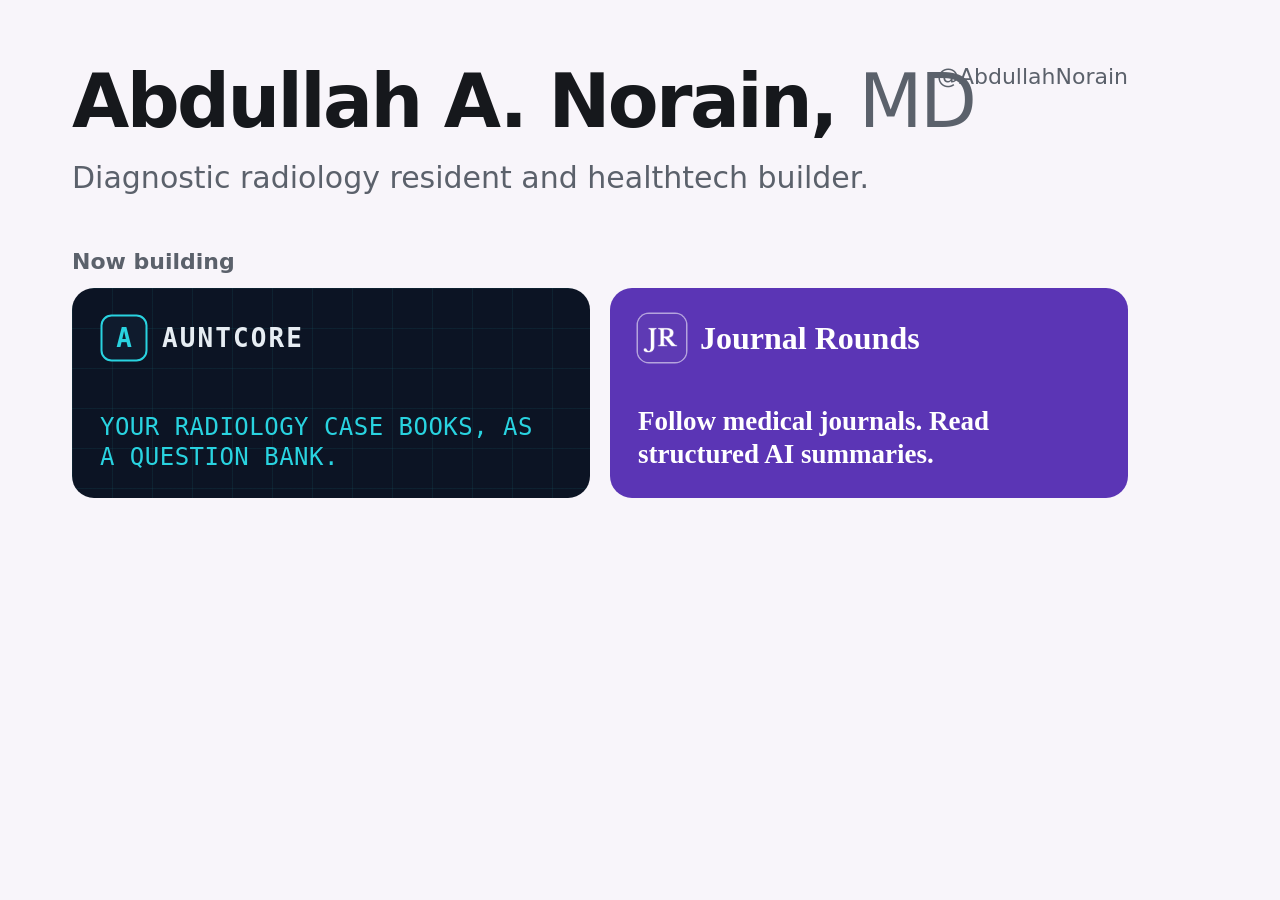
==== assets/og-source.html @ 216b6185 "Publish personal site One-page site: About, Now building (AuntCore, Journal Rounds), Previously, Pub" ====
<!doctype html>
<!-- Source for assets/og-image.png (1200×630). Regenerate with:
     "/Applications/Google Chrome.app/Contents/MacOS/Google Chrome" --headless=new --disable-gpu --hide-scrollbars \
       --window-size=1200,630 --screenshot=assets/og-image.png "file://$PWD/assets/og-source.html" -->
<html lang="en">
<head>
<meta charset="utf-8">
<title>OG image source</title>
<style>
  html, body { margin: 0; }
  body { width: 1200px; height: 630px; overflow: hidden; background: #f8f5fa; color: #16181c; font-family: system-ui, -apple-system, "Segoe UI", Roboto, "Helvetica Neue", Arial, sans-serif; }
  .card { position: relative; width: 1200px; height: 630px; padding: 64px 72px; box-sizing: border-box; }
  .handle { position: absolute; top: 64px; right: 72px; font-size: 22px; color: #5b616b; font-weight: 500; }
  h1 { margin: 0; font-size: 74px; font-weight: 800; letter-spacing: -0.035em; line-height: 1; }
  h1 span { font-weight: 400; color: #5b616b; }
  .line { margin: 20px 0 0; font-size: 30px; color: #5b616b; line-height: 1.3; }
  .label { margin: 52px 0 14px; font-size: 22px; font-weight: 600; color: #5b616b; }
  .tiles { display: grid; grid-template-columns: 1fr 1fr; gap: 20px; }
  .tile { height: 210px; border-radius: 22px; padding: 26px 28px; box-sizing: border-box; display: flex; flex-direction: column; justify-content: space-between; }
  .head { display: flex; align-items: center; gap: 14px; }
  .mark { width: 48px; height: 48px; border-radius: 11px; display: block; }
  .ac { background: #0c1424; color: #e7edf3; font-family: ui-monospace, "SF Mono", SFMono-Regular, Menlo, Consolas, monospace;
        background-image: linear-gradient(rgba(41,211,224,.07) 1px, transparent 1px), linear-gradient(90deg, rgba(41,211,224,.07) 1px, transparent 1px); background-size: 40px 40px; }
  .ac .name { font-size: 26px; font-weight: 700; letter-spacing: .08em; text-transform: uppercase; }
  .ac .pitch { font-size: 24px; color: #29d3e0; text-transform: uppercase; letter-spacing: .02em; line-height: 1.25; margin: 0; }
  .jr { background: #5b35b5; color: #fff; }
  .jr .name { font-family: ui-serif, "New York", Georgia, serif; font-size: 32px; font-weight: 600; }
  .jr .pitch { font-family: ui-serif, "New York", Georgia, serif; font-size: 27px; font-weight: 600; line-height: 1.25; margin: 0; }
  .jr .mark { box-shadow: 0 0 0 1.5px rgba(255,255,255,.55); }
</style>
</head>
<body>
<div class="card">
  <div class="handle">@AbdullahNorain</div>
  <h1>Abdullah A. Norain, <span>MD</span></h1>
  <p class="line">Diagnostic radiology resident and healthtech builder.</p>
  <p class="label">Now building</p>
  <div class="tiles">
    <div class="tile ac">
      <div class="head">
        <svg class="mark" viewBox="0 0 48 48" width="48" height="48"><rect x="1.5" y="1.5" width="45" height="45" rx="10" fill="#0f1b2d" stroke="#29d3e0" stroke-width="2"/><text x="24" y="33" text-anchor="middle" font-family="ui-monospace, SFMono-Regular, Menlo, Consolas, monospace" font-weight="700" font-size="26" fill="#29d3e0">A</text></svg>
        <div class="name">AuntCore</div>
      </div>
      <p class="pitch">Your radiology case books, as a question bank.</p>
    </div>
    <div class="tile jr">
      <div class="head">
        <img class="mark" src="jr-logo.png" alt="" width="48" height="48">
        <div class="name">Journal Rounds</div>
      </div>
      <p class="pitch">Follow medical journals. Read structured AI summaries.</p>
    </div>
  </div>
</div>
</body>
</html>
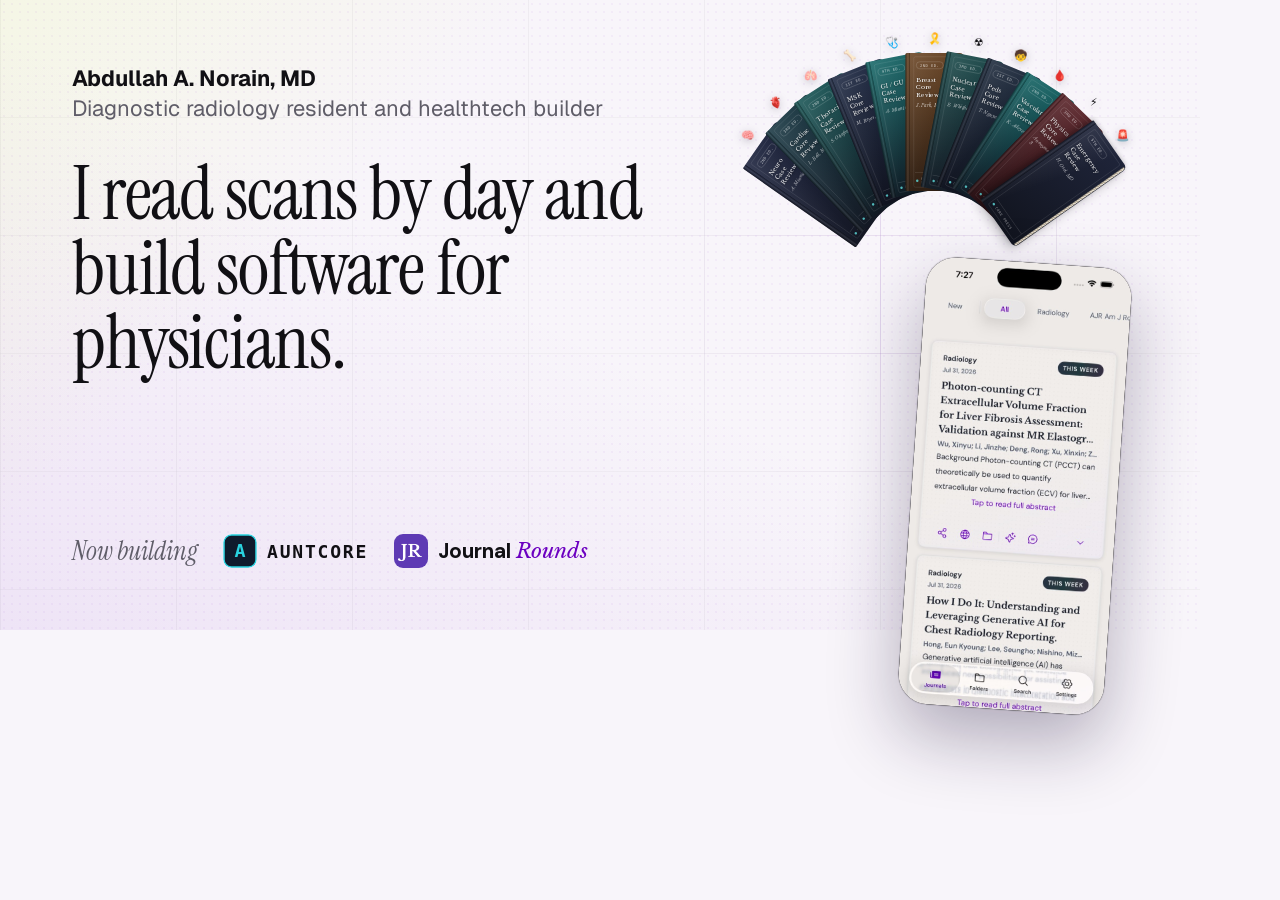
==== commit 2b7555b6: "Redo the share image and search tags New 1200x630 share image matching the site, saved under a new n" ====
--- a/assets/og-source.html
+++ b/assets/og-source.html
@@ -1,56 +1,57 @@
 <!doctype html>
-<!-- Source for assets/og-image.png (1200×630). Regenerate with:
+<!-- Source for assets/og-image.jpg (1200x630). Regenerate from the project root with:
      "/Applications/Google Chrome.app/Contents/MacOS/Google Chrome" --headless=new --disable-gpu --hide-scrollbars \
-       --window-size=1200,630 --screenshot=assets/og-image.png "file://$PWD/assets/og-source.html" -->
+       --force-prefers-reduced-motion --virtual-time-budget=6000 --window-size=1200,630 \
+       --screenshot="$PWD/assets/og.png" "file://$PWD/assets/og-source.html"
+     then: sips -s format jpeg -s formatOptions 88 assets/og.png --out assets/og-image.jpg && rm assets/og.png -->
 <html lang="en">
 <head>
 <meta charset="utf-8">
-<title>OG image source</title>
+<title>Share image source</title>
+<link href="https://fonts.googleapis.com/css2?family=Instrument+Serif:ital@0;1&family=Geist:wght@400;500;600;700&display=swap" rel="stylesheet">
+<link rel="stylesheet" href="products.css">
 <style>
   html, body { margin: 0; }
-  body { width: 1200px; height: 630px; overflow: hidden; background: #f8f5fa; color: #16181c; font-family: system-ui, -apple-system, "Segoe UI", Roboto, "Helvetica Neue", Arial, sans-serif; }
-  .card { position: relative; width: 1200px; height: 630px; padding: 64px 72px; box-sizing: border-box; }
-  .handle { position: absolute; top: 64px; right: 72px; font-size: 22px; color: #5b616b; font-weight: 500; }
-  h1 { margin: 0; font-size: 74px; font-weight: 800; letter-spacing: -0.035em; line-height: 1; }
-  h1 span { font-weight: 400; color: #5b616b; }
-  .line { margin: 20px 0 0; font-size: 30px; color: #5b616b; line-height: 1.3; }
-  .label { margin: 52px 0 14px; font-size: 22px; font-weight: 600; color: #5b616b; }
-  .tiles { display: grid; grid-template-columns: 1fr 1fr; gap: 20px; }
-  .tile { height: 210px; border-radius: 22px; padding: 26px 28px; box-sizing: border-box; display: flex; flex-direction: column; justify-content: space-between; }
-  .head { display: flex; align-items: center; gap: 14px; }
-  .mark { width: 48px; height: 48px; border-radius: 11px; display: block; }
-  .ac { background: #0c1424; color: #e7edf3; font-family: ui-monospace, "SF Mono", SFMono-Regular, Menlo, Consolas, monospace;
-        background-image: linear-gradient(rgba(41,211,224,.07) 1px, transparent 1px), linear-gradient(90deg, rgba(41,211,224,.07) 1px, transparent 1px); background-size: 40px 40px; }
-  .ac .name { font-size: 26px; font-weight: 700; letter-spacing: .08em; text-transform: uppercase; }
-  .ac .pitch { font-size: 24px; color: #29d3e0; text-transform: uppercase; letter-spacing: .02em; line-height: 1.25; margin: 0; }
-  .jr { background: #5b35b5; color: #fff; }
-  .jr .name { font-family: ui-serif, "New York", Georgia, serif; font-size: 32px; font-weight: 600; }
-  .jr .pitch { font-family: ui-serif, "New York", Georgia, serif; font-size: 27px; font-weight: 600; line-height: 1.25; margin: 0; }
-  .jr .mark { box-shadow: 0 0 0 1.5px rgba(255,255,255,.55); }
+  body { width: 1200px; height: 630px; overflow: hidden; position: relative; background: #f8f5fa; color: #111014; font-family: "Geist", system-ui, sans-serif; -webkit-font-smoothing: antialiased; }
+  .grid { position: absolute; inset: 0; background: linear-gradient(135deg, rgba(217,255,47,.10), transparent 30%), linear-gradient(28deg, rgba(108,0,193,.07), transparent 48%); }
+  .grid::before { content: ""; position: absolute; inset: 0; opacity: .8;
+    background: radial-gradient(circle at 4px 4px, rgba(108,0,193,.05) 1px, transparent 1.35px), linear-gradient(90deg, rgba(17,16,20,.05) 1px, transparent 1px), linear-gradient(0deg, rgba(17,16,20,.04) 1px, transparent 1px);
+    background-size: 8px 8px, 176px 118px, 176px 118px; }
+  .grid::after { content: ""; position: absolute; inset: 0;
+    background: linear-gradient(90deg, rgba(108,0,193,.16) 1px, transparent 1px), linear-gradient(0deg, rgba(108,0,193,.12) 1px, transparent 1px); background-size: 176px 118px;
+    -webkit-mask-image: radial-gradient(360px circle at 900px 300px, rgba(0,0,0,.7), transparent 70%); mask-image: radial-gradient(360px circle at 900px 300px, rgba(0,0,0,.7), transparent 70%); }
+  .text { position: absolute; left: 72px; top: 64px; width: 600px; }
+  .who { margin: 0; font-size: 22px; line-height: 1.35; }
+  .who b { font-weight: 700; }
+  .who span { display: block; color: #5f5d68; }
+  h1 { margin: 34px 0 0; font-family: "Instrument Serif", Georgia, serif; font-weight: 400; font-size: 76px; line-height: .98; letter-spacing: -0.015em; }
+  .building { position: absolute; left: 72px; bottom: 62px; display: flex; align-items: center; gap: 26px; font-size: 20px; }
+  .building .lbl { font-family: "Instrument Serif", Georgia, serif; font-style: italic; font-size: 26px; color: #5f5d68; }
+  .prod { display: flex; align-items: center; gap: 10px; font-weight: 700; }
+  .prod svg, .prod img { width: 34px; height: 34px; border-radius: 9px; display: block; }
+  .prod--ac span { font-family: ui-monospace, "SF Mono", Menlo, monospace; letter-spacing: .1em; font-size: 18px; }
+  .prod--jr span { font-family: "DM Sans", "Geist", sans-serif; font-size: 21px; }
+  .prod--jr i { font-family: "Libre Baskerville", Georgia, serif; color: #6c00c1; font-weight: 400; }
+  .fan { position: absolute; left: 700px; top: 26px; width: 470px; }
+  .fan .ac-fan-zone { cursor: default; }
+  .fan .ac-fan-rivet { display: none; }
+  .phone { position: absolute; left: 912px; top: 262px; width: 206px; transform: rotate(4deg); border-radius: 30px; overflow: hidden; line-height: 0; background: #141216; box-shadow: 0 30px 70px rgba(28,16,52,.32), 0 0 0 1px rgba(17,16,20,.1); }
+  .phone img { width: 100%; display: block; }
 </style>
 </head>
 <body>
-<div class="card">
-  <div class="handle">@AbdullahNorain</div>
-  <h1>Abdullah A. Norain, <span>MD</span></h1>
-  <p class="line">Diagnostic radiology resident and healthtech builder.</p>
-  <p class="label">Now building</p>
-  <div class="tiles">
-    <div class="tile ac">
-      <div class="head">
-        <svg class="mark" viewBox="0 0 48 48" width="48" height="48"><rect x="1.5" y="1.5" width="45" height="45" rx="10" fill="#0f1b2d" stroke="#29d3e0" stroke-width="2"/><text x="24" y="33" text-anchor="middle" font-family="ui-monospace, SFMono-Regular, Menlo, Consolas, monospace" font-weight="700" font-size="26" fill="#29d3e0">A</text></svg>
-        <div class="name">AuntCore</div>
-      </div>
-      <p class="pitch">Your radiology case books, as a question bank.</p>
-    </div>
-    <div class="tile jr">
-      <div class="head">
-        <img class="mark" src="jr-logo.png" alt="" width="48" height="48">
-        <div class="name">Journal Rounds</div>
-      </div>
-      <p class="pitch">Follow medical journals. Read structured AI summaries.</p>
-    </div>
-  </div>
+<div class="grid"></div>
+<div class="text">
+  <p class="who"><b>Abdullah A. Norain, MD</b><span>Diagnostic radiology resident and healthtech builder</span></p>
+  <h1>I read scans by day and build software for physicians.</h1>
 </div>
+<div class="fan ac-world ac-flat"><div class="ac-stage" data-ac-stage><div class="ac-fan-zone" data-ac-fan data-max-scale="0.5"></div></div></div>
+<div class="phone"><img src="jr-native-feed.jpg" alt=""></div>
+<div class="building">
+  <span class="lbl">Now building</span>
+  <span class="prod prod--ac"><svg viewBox="0 0 48 48" aria-hidden="true"><rect x="1.5" y="1.5" width="45" height="45" rx="10" fill="#0f1b2d" stroke="#29d3e0" stroke-width="2"/><text x="24" y="33" text-anchor="middle" font-family="ui-monospace, SFMono-Regular, Menlo, monospace" font-weight="700" font-size="26" fill="#29d3e0">A</text></svg><span>AUNTCORE</span></span>
+  <span class="prod prod--jr"><img src="jr-logo.png" alt=""><span>Journal <i>Rounds</i></span></span>
+</div>
+<script src="products.js"></script>
 </body>
 </html>
--- a/assets/products.css
+++ b/assets/products.css
@@ -0,0 +1,185 @@
+/* Product worlds, ported from the real product sites.
+   AuntCore: /Users/Abdullah/Projects/auntcore/frontend/src/features/auth/landingFan.css (fan, stream, question card).
+   Journal Rounds: /Users/Abdullah/Projects/Nebula/apps/landing-page/index.html (paper field, floating native screenshots). */
+
+@font-face { font-family: "DM Sans"; font-style: normal; font-weight: 400 700; font-display: swap; src: url("fonts/dm-sans.woff2") format("woff2"); }
+@font-face { font-family: "Libre Baskerville"; font-style: normal; font-weight: 400 700; font-display: swap; src: url("fonts/libre-baskerville.woff2") format("woff2"); }
+@font-face { font-family: "Libre Baskerville"; font-style: italic; font-weight: 400; font-display: swap; src: url("fonts/libre-baskerville-italic.woff2") format("woff2"); }
+
+/* ---------- AuntCore world ---------- */
+.ac-world {
+  --ac-background: hsl(228 24% 6%);
+  --ac-foreground: hsl(220 22% 92%);
+  --ac-card: hsl(228 21% 11%);
+  --ac-muted-foreground: hsl(221 14% 65%);
+  --ac-border: hsl(226 18% 18%);
+  --ac-primary: hsl(180 65% 54%);
+  --ac-success: hsl(150 55% 52%);
+  --ac-serif: "Libre Baskerville", Georgia, serif;
+  --ac-mono: ui-monospace, "SF Mono", SFMono-Regular, Menlo, Monaco, Consolas, monospace;
+  --ac-sans: -apple-system, BlinkMacSystemFont, "Helvetica Neue", system-ui, sans-serif;
+  --fan-scale: 1;
+  position: relative; isolation: isolate; overflow: hidden;
+  background: radial-gradient(90% 60% at 50% 0%, hsl(180 65% 54% / .08), transparent 70%), var(--ac-background);
+  color: var(--ac-foreground); font-family: var(--ac-sans);
+  -webkit-font-smoothing: antialiased;
+}
+.ac-world ::selection { background: hsl(180 65% 54% / .35); }
+.ac-world :focus-visible { outline: 2px solid var(--ac-primary); outline-offset: 3px; }
+
+.ac-path { margin: 0; color: var(--ac-muted-foreground); font-family: var(--ac-mono); font-size: .72rem; }
+.ac-path b { color: var(--ac-primary); font-weight: 600; }
+.ac-headline { margin: 0; font-family: var(--ac-mono); font-weight: 700; letter-spacing: -0.01em; line-height: 1.14; text-wrap: balance; color: var(--ac-foreground); }
+.ac-arrow { display: inline-block; padding: 0 .06em; color: var(--ac-primary); }
+.ac-inout { display: inline-block; padding: 0 .08em; color: var(--ac-primary); font-family: var(--ac-serif); font-size: .72em; font-style: italic; font-weight: 400; text-shadow: 0 0 22px hsl(180 65% 54% / .35); transform: rotate(-7deg) translateY(-0.04em); }
+.ac-tagline { margin: 0; font-family: var(--ac-serif); font-style: italic; }
+.ac-tagline em { color: var(--ac-primary); }
+
+.ac-stage { position: relative; display: flex; flex-direction: column; align-items: center; }
+.ac-fan-stream { position: absolute; inset: 0; z-index: 5; pointer-events: none; }
+.ac-fan-zone { position: relative; display: block; width: 100%; height: calc(520px * var(--fan-scale)); padding: 0; border: 0; background: none; color: inherit; cursor: pointer; }
+.ac-fan-root { position: absolute; left: 50%; bottom: calc(38px * var(--fan-scale)); width: 0; height: 0; transform: scale(var(--fan-scale)); }
+.ac-fan-sway { position: absolute; left: 0; bottom: 0; width: 0; height: 0; }
+.ac-fan-slot { position: absolute; bottom: 0; left: -59px; width: 118px; height: 428px; transform: rotate(-64deg); transform-origin: 50% 100%; transition: transform 780ms cubic-bezier(0.6, 0, 0.4, 1); transition-delay: calc((10 - var(--fan-index)) * 34ms); }
+.ac-fan-slot:hover { z-index: 60; }
+.ac-fan-hover-group { position: absolute; top: 0; left: 0; right: 0; height: 276px; transform-origin: 50% 50%; transition: transform 260ms cubic-bezier(0.2, 0.7, 0.3, 1); }
+.ac-fan-slot:hover .ac-fan-hover-group { transform: translateY(-14px) scale(1.05); }
+.ac-fan-root.open .ac-fan-slot { transform: rotate(var(--fan-angle)); transition: transform 1050ms cubic-bezier(0.34, 1.32, 0.5, 1); transition-delay: calc(var(--fan-index) * 64ms + 140ms); }
+.ac-fan-anchor { position: absolute; top: 276px; left: 50%; width: 0; height: 0; }
+.ac-fan-rivet { position: absolute; left: 50%; bottom: calc(31px * var(--fan-scale)); z-index: 12; width: 13px; height: 13px; transform: translateX(-50%); border: 2px solid hsl(180 65% 54% / .75); border-radius: 50%; background: var(--ac-card); box-shadow: 0 0 14px hsl(180 65% 54% / .5); }
+.ac-fan-book { position: absolute; top: 0; left: 0; right: 0; height: 276px; border-radius: 3px 10px 10px 3px; box-shadow: -7px 0 16px hsl(228 30% 3% / .6), 0 16px 30px hsl(228 30% 3% / .42), inset -1px 0 0 hsl(0 0% 100% / .08); transition: box-shadow 240ms ease; }
+.ac-fan-zone:hover .ac-fan-book { box-shadow: -7px 0 16px hsl(228 30% 3% / .6), 0 16px 34px hsl(228 30% 3% / .48), 0 0 24px hsl(180 65% 54% / .1), inset -1px 0 0 hsl(0 0% 100% / .1); }
+.ac-fan-root:not(.settled) .ac-fan-book { box-shadow: inset -1px 0 0 hsl(0 0% 100% / .08); }
+.ac-fan-root:not(.settled) .ac-fan-slot:last-child .ac-fan-book { box-shadow: -4px 0 10px hsl(228 30% 3% / .24), 0 10px 22px hsl(228 30% 3% / .2), inset -1px 0 0 hsl(0 0% 100% / .08); }
+.ac-fan-book::before { content: ""; position: absolute; top: 0; bottom: 0; left: 0; width: 9px; border-radius: 3px 0 0 3px; background: linear-gradient(90deg, hsl(0 0% 0% / .4), hsl(0 0% 100% / .1) 55%, hsl(0 0% 0% / .32)); }
+.ac-fan-book::after { content: ""; position: absolute; top: 4px; bottom: 4px; right: 1px; width: 5px; border-radius: 0 6px 6px 0; background: repeating-linear-gradient(180deg, hsl(40 25% 84%) 0, hsl(40 25% 84%) 1px, hsl(38 20% 68%) 1px, hsl(38 20% 68%) 2px); box-shadow: inset 1px 0 1px hsl(0 0% 0% / .35); }
+.ac-fan-cover { position: absolute; top: 0; bottom: 0; left: 9px; right: 6px; display: flex; flex-direction: column; overflow: hidden; padding: 13px 8px 10px 10px; border-radius: 0 6px 6px 0; text-align: left; }
+.ac-fan-frame { position: absolute; inset: 7px; border: 1px solid hsl(0 0% 100% / .16); border-radius: 4px; pointer-events: none; }
+.ac-fan-glare { position: absolute; inset: 0; background: linear-gradient(105deg, hsl(0 0% 100% / .09), transparent 45%); pointer-events: none; }
+.ac-fan-edition { position: relative; z-index: 1; align-self: flex-start; margin: 4px 0 0 2px; padding: 2px 7px; border: 1px solid hsl(0 0% 100% / .28); border-radius: 999px; color: hsl(0 0% 100% / .7); font-family: var(--ac-mono); font-size: .48rem; letter-spacing: .12em; text-transform: uppercase; }
+.ac-fan-title { position: relative; z-index: 1; max-width: 58px; margin: 14px 2px 0; color: hsl(0 0% 100% / .96); font-family: var(--ac-serif); font-size: .74rem; line-height: 1.28; text-shadow: 0 1px 3px hsl(0 0% 0% / .45); }
+.ac-fan-author { position: relative; z-index: 1; margin: 7px 2px 0; color: hsl(0 0% 100% / .66); font-family: var(--ac-serif); font-size: .58rem; font-style: italic; }
+.ac-fan-publisher { position: relative; z-index: 1; display: flex; align-items: center; gap: 5px; margin-top: auto; padding: 6px 2px 2px; border-top: 1px solid hsl(0 0% 100% / .18); color: hsl(0 0% 100% / .55); font-family: var(--ac-mono); font-size: .44rem; letter-spacing: .16em; text-transform: uppercase; }
+.ac-fan-publisher::before { content: ""; width: 5px; height: 5px; border-radius: 50%; background: hsl(180 65% 62% / .8); }
+.ac-fan-book.c1 { background: linear-gradient(165deg, hsl(228 32% 20%), hsl(228 28% 10%)); }
+.ac-fan-book.c2 { background: linear-gradient(165deg, hsl(196 38% 21%), hsl(226 28% 10%)); }
+.ac-fan-book.c3 { background: linear-gradient(165deg, hsl(180 48% 24%), hsl(226 30% 9%)); }
+.ac-fan-book.c4 { background: linear-gradient(165deg, hsl(222 32% 22%), hsl(230 32% 8%)); }
+.ac-fan-book.c5 { background: linear-gradient(165deg, hsl(180 58% 27%), hsl(220 34% 9%)); }
+.ac-fan-book.c6 { background: linear-gradient(165deg, hsl(28 45% 30%), hsl(24 40% 12%)); }
+.ac-fan-book.c7 { background: linear-gradient(165deg, hsl(180 42% 22%), hsl(224 26% 11%)); }
+.ac-fan-book.c8 { background: linear-gradient(165deg, hsl(215 30% 20%), hsl(228 32% 9%)); }
+.ac-fan-book.c9 { background: linear-gradient(165deg, hsl(180 62% 25%), hsl(222 32% 10%)); }
+.ac-fan-book.c10 { background: linear-gradient(165deg, hsl(354 40% 26%), hsl(350 38% 11%)); }
+.ac-fan-book.c11 { background: linear-gradient(165deg, hsl(228 30% 18%), hsl(226 28% 9%)); }
+.ac-fan-emoji { position: absolute; top: -40px; left: 50%; z-index: 2; font-size: 1.35rem; line-height: 1; pointer-events: none; transform: translateX(-50%) rotate(calc(var(--fan-angle) * -1)); filter: drop-shadow(0 4px 10px hsl(228 30% 3% / .65)); }
+
+.ac-q { position: relative; z-index: 6; width: min(620px, 100%); padding: 22px 0 6px; text-align: left; }
+.ac-q-stack { position: relative; transition: height 460ms cubic-bezier(0.22, 1, 0.36, 1); }
+.ac-q-card { position: absolute; top: 0; left: 0; width: 100%; display: flex; flex-direction: column; opacity: 0; transform: translateY(14px); pointer-events: none; transition: opacity 360ms ease, transform 400ms cubic-bezier(0.22, 1, 0.36, 1); }
+.ac-q-card.active { position: relative; opacity: 1; transform: none; pointer-events: auto; transition-delay: 140ms; z-index: 2; }
+.ac-q-card.leave { opacity: 0; transform: translateY(-18px); transition-delay: 0ms; }
+.ac-q-figure img { display: block; width: 100%; max-height: 230px; object-fit: cover; border: 1px solid hsl(180 65% 54% / .65); border-radius: 12px; box-shadow: 0 20px 48px hsl(228 24% 2% / .55); }
+.ac-q-caption, .ac-q-meta { display: flex; justify-content: space-between; gap: 10px; color: var(--ac-muted-foreground); font-family: var(--ac-mono); text-transform: uppercase; }
+.ac-q-caption { padding: 8px 2px 16px; font-size: .56rem; letter-spacing: .1em; }
+.ac-q-meta { margin-bottom: 12px; font-size: .6rem; letter-spacing: .14em; }
+.ac-q-caption b, .ac-q-meta b { color: var(--ac-primary); }
+.ac-q-text { margin: 0 0 14px; font-size: .95rem; line-height: 1.6; }
+.ac-q-choices { display: flex; flex-direction: column; gap: 8px; }
+.ac-q-choice { display: flex; align-items: center; gap: 12px; padding: 10px 13px; border: 1px solid var(--ac-border); border-radius: 6px; background: hsl(228 21% 11% / .55); font-size: .83rem; }
+.ac-q-choice .letter { flex: none; color: var(--ac-primary); font-family: var(--ac-mono); font-size: .68rem; }
+.ac-q-choice.correct { border-color: hsl(150 55% 52% / .55); background: hsl(150 55% 52% / .09); box-shadow: 0 0 16px hsl(150 55% 52% / .16); }
+.ac-q-choice.correct .letter { color: var(--ac-success); }
+.ac-q-explain { margin-top: 12px; padding-top: 11px; border-top: 1px solid var(--ac-border); color: var(--ac-muted-foreground); font-size: .79rem; line-height: 1.6; }
+.ac-q-explain b { color: var(--ac-success); }
+.ac-q--compact .ac-q-choice:nth-child(n+3):not(.correct) { display: none; }
+
+
+/* ---------- Journal Rounds world ---------- */
+.jr-world {
+  --jr-bg: #f8f5fa; --jr-ink: #111014; --jr-muted: #5f5d68; --jr-purple: #6c00c1; --jr-line: rgba(17,16,20,.105);
+  --jr-serif: "Libre Baskerville", Georgia, serif;
+  --mx: 50%; --my: 30%;
+  position: relative; isolation: isolate; overflow: hidden; color: var(--jr-ink);
+  background: linear-gradient(135deg, rgba(217,255,47,.10), transparent 26%), linear-gradient(28deg, rgba(108,0,193,.08), transparent 44%), linear-gradient(180deg, #f1ebf7 0%, #fbfafc 88%);
+}
+.jr-world::before, .jr-world::after { content: ""; position: absolute; inset: 0; z-index: -1; pointer-events: none; }
+.jr-world::before {
+  background: radial-gradient(circle at 4px 4px, rgba(108,0,193,.05) 1px, transparent 1.35px), linear-gradient(90deg, rgba(17,16,20,.055) 1px, transparent 1px), linear-gradient(0deg, rgba(17,16,20,.042) 1px, transparent 1px);
+  background-size: 8px 8px, 176px 118px, 176px 118px; opacity: .8;
+  -webkit-mask-image: linear-gradient(180deg, rgba(0,0,0,.8), rgba(0,0,0,.25) 80%, transparent); mask-image: linear-gradient(180deg, rgba(0,0,0,.8), rgba(0,0,0,.25) 80%, transparent);
+}
+.jr-world::after {
+  background: radial-gradient(circle at 4px 4px, rgba(108,0,193,.09) 1px, transparent 1.35px), linear-gradient(90deg, rgba(108,0,193,.16) 1px, transparent 1px), linear-gradient(0deg, rgba(108,0,193,.12) 1px, transparent 1px);
+  background-size: 8px 8px, 176px 118px, 176px 118px;
+  -webkit-mask-image: radial-gradient(300px circle at var(--mx) var(--my), rgba(0,0,0,.9), rgba(0,0,0,.3) 44%, transparent 72%); mask-image: radial-gradient(300px circle at var(--mx) var(--my), rgba(0,0,0,.9), rgba(0,0,0,.3) 44%, transparent 72%);
+}
+.jr-world :focus-visible { outline: 3px solid var(--jr-purple); outline-offset: 3px; }
+.jr-kicker { display: inline-flex; align-items: center; gap: 8px; margin: 0; padding: 6px 13px; border: 1px solid var(--jr-line); border-radius: 999px; background: rgba(255,255,255,.7); color: var(--jr-muted); font-size: .72rem; font-weight: 600; }
+.jr-kicker img { width: 18px; height: 18px; border-radius: 5px; }
+.jr-kicker b { color: var(--jr-purple); }
+.jr-sp { color: var(--jr-purple); font-family: var(--jr-serif); font-style: italic; font-weight: 400; }
+
+.jr-phones { display: flex; justify-content: center; align-items: flex-start; gap: clamp(14px, 3vw, 30px); }
+.jr-cap { display: flex; flex-direction: column; align-items: center; gap: 14px; flex: none; }
+.jr-cap.l { transform: rotate(-3deg) translateY(22px); }
+.jr-cap.r { transform: rotate(2.5deg); }
+.jr-shot { width: var(--phone-w, 250px); overflow: hidden; line-height: 0; border-radius: calc(var(--phone-w, 250px) * .14); background: #141216; box-shadow: 0 40px 80px rgba(28,16,52,.3), 0 0 0 1px var(--jr-line); }
+.jr-shot img { display: block; width: 100%; height: auto; }
+.jr-shot--crop { aspect-ratio: 1206 / 1900; }
+.jr-shot--crop img { height: 100%; object-fit: cover; object-position: top; }
+.jr-pill { padding: 7px 16px; border: 1px solid var(--jr-line); border-radius: 999px; background: linear-gradient(180deg, #fff, rgba(248,246,250,.96)); color: var(--jr-muted); font-size: .7rem; font-weight: 700; white-space: nowrap; box-shadow: 0 6px 16px rgba(28,16,52,.08); }
+
+
+@media (prefers-reduced-motion: no-preference) {
+  .ac-arrow { animation: ac-arrow-pulse 2.6s ease-in-out infinite; }
+  .ac-fan-root.open .ac-fan-sway { animation: ac-fan-sway 9s ease-in-out infinite; transform-origin: 0 0; }
+  .ac-fan-emoji { animation: ac-fan-bob 3.4s ease-in-out infinite; animation-delay: calc(var(--fan-index) * 180ms); }
+  .jr-shot { animation: jr-float 6.4s ease-in-out infinite; }
+  .jr-cap.r .jr-shot { animation-delay: -3.1s; }
+  .jr-world::before { animation: gridDriftBase 32s linear infinite; }
+  .jr-world::after { animation: gridDriftReveal 22s linear infinite reverse; }
+}
+@media (prefers-reduced-motion: reduce) {
+  .ac-fan-slot { transform: rotate(var(--fan-angle)) !important; transition: none !important; }
+  .ac-q-card { transition: none !important; }
+}
+@keyframes ac-arrow-pulse { 0%, 100% { text-shadow: 0 0 6px hsl(180 65% 54% / .2); } 50% { text-shadow: 0 0 26px hsl(180 65% 54% / .8); } }
+@keyframes ac-fan-sway { 0%, 100% { transform: rotate(-0.7deg); } 50% { transform: rotate(0.7deg); } }
+@keyframes ac-fan-bob { 0%, 100% { translate: 0 0; } 50% { translate: 0 -7px; } }
+@keyframes jr-float { 0%, 100% { translate: 0 0; } 50% { translate: 0 -7px; } }
+@keyframes gridDriftBase { from { background-position: 0 0, 0 0, 0 0; } to { background-position: 16px 16px, 176px 118px, 176px 118px; } }
+@keyframes gridDriftReveal { from { background-position: 0 0, 0 0, 0 0; } to { background-position: 16px 16px, 176px 118px, 176px 118px; } }
+
+/* Journal carousel, from the Journal Rounds landing strip */
+.jr-strip { position: relative; z-index: 1; width: 100%; }
+.jr-strip-cap { margin: 0 0 12px; color: #a6a3b0; font-size: .66rem; font-weight: 700; letter-spacing: .14em; text-align: center; }
+.jr-carousel { position: relative; overflow: hidden; width: 100%; -webkit-mask-image: linear-gradient(90deg, transparent 0%, #000 13%, #000 87%, transparent 100%); mask-image: linear-gradient(90deg, transparent 0%, #000 13%, #000 87%, transparent 100%); }
+.jr-track { display: flex; align-items: baseline; gap: 44px; width: max-content; }
+.wm { color: #8b8794; font-size: 1rem; white-space: nowrap; opacity: .78; }
+.wm.serif { font-family: var(--jr-serif); font-weight: 700; }
+.wm.ital { font-family: var(--jr-serif); font-style: italic; }
+.wm.caps { letter-spacing: .16em; font-weight: 800; font-size: .8rem; }
+.wm.lite { font-weight: 300; letter-spacing: .05em; }
+@media (prefers-reduced-motion: no-preference) { .jr-track { animation: journalDrift 62s linear infinite; will-change: transform; } }
+@keyframes journalDrift { from { transform: translateX(0); } to { transform: translateX(calc(-50% - 22px)); } }
+
+/* ---------- Flat: the products sit directly on the page paper ---------- */
+.ac-world.ac-flat {
+  --ac-foreground: #111014; --ac-muted-foreground: #5f5d68; --ac-border: rgba(17,16,20,.12); --ac-card: #fff;
+  --ac-primary: hsl(183 85% 30%); --ac-success: hsl(152 62% 30%);
+  background: none; color: var(--ac-foreground); box-shadow: none; border-radius: 0; overflow: visible;
+}
+.ac-flat .ac-inout { text-shadow: none; }
+.ac-flat .ac-fan-book { box-shadow: -6px 0 14px rgba(17,16,40,.22), 0 14px 26px rgba(17,16,40,.18), inset -1px 0 0 hsl(0 0% 100% / .08); }
+.ac-flat .ac-fan-zone:hover .ac-fan-book { box-shadow: -6px 0 14px rgba(17,16,40,.24), 0 18px 32px rgba(17,16,40,.22), 0 0 22px hsl(183 85% 40% / .18), inset -1px 0 0 hsl(0 0% 100% / .1); }
+.ac-flat .ac-fan-emoji { filter: drop-shadow(0 4px 8px rgba(17,16,40,.22)); }
+.ac-flat .ac-fan-rivet { background: #fff; border-color: hsl(183 85% 36%); box-shadow: 0 0 14px hsl(183 85% 40% / .35); }
+.ac-flat .ac-q-figure img { border-color: hsl(183 85% 36% / .7); box-shadow: 0 20px 44px rgba(17,16,40,.22); }
+.ac-flat .ac-q-choice { background: rgba(255,255,255,.78); box-shadow: 0 4px 12px rgba(17,16,40,.04); }
+.ac-flat .ac-q-choice.correct { background: hsl(150 55% 45% / .1); border-color: hsl(152 62% 34% / .55); box-shadow: 0 0 16px hsl(150 55% 45% / .14); }
+.jr-world.jr-flat { background: none; box-shadow: none; border-radius: 0; overflow: visible; }
+.jr-world.jr-flat::before, .jr-world.jr-flat::after { display: none; }
+.jr-cap { width: var(--phone-w, 250px); }
+.jr-pill { max-width: calc(var(--phone-w, 250px) + 16px); white-space: normal; text-align: center; line-height: 1.3; }
+@media (max-width: 520px) { .jr-pill { padding: 6px 11px; font-size: .64rem; } }
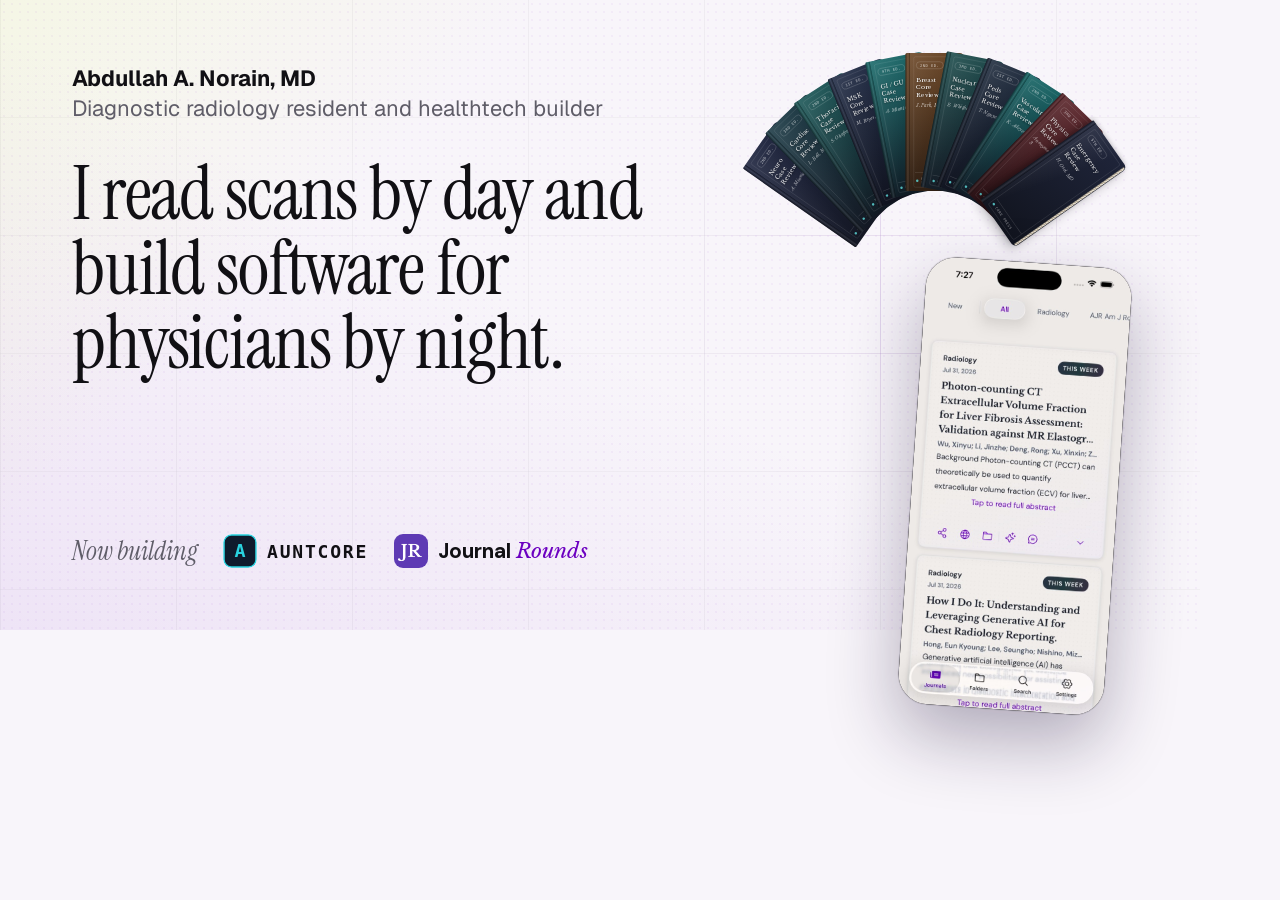
==== commit 58dc7002: "Say "by night" in the statement and drop emoji from the book fan Co-Authored-By: Claude Opus 5.5 <no" ====
--- a/assets/og-source.html
+++ b/assets/og-source.html
@@ -43,7 +43,7 @@
 <div class="grid"></div>
 <div class="text">
   <p class="who"><b>Abdullah A. Norain, MD</b><span>Diagnostic radiology resident and healthtech builder</span></p>
-  <h1>I read scans by day and build software for physicians.</h1>
+  <h1>I read scans by day and build software for physicians by night.</h1>
 </div>
 <div class="fan ac-world ac-flat"><div class="ac-stage" data-ac-stage><div class="ac-fan-zone" data-ac-fan data-max-scale="0.5"></div></div></div>
 <div class="phone"><img src="jr-native-feed.jpg" alt=""></div>
